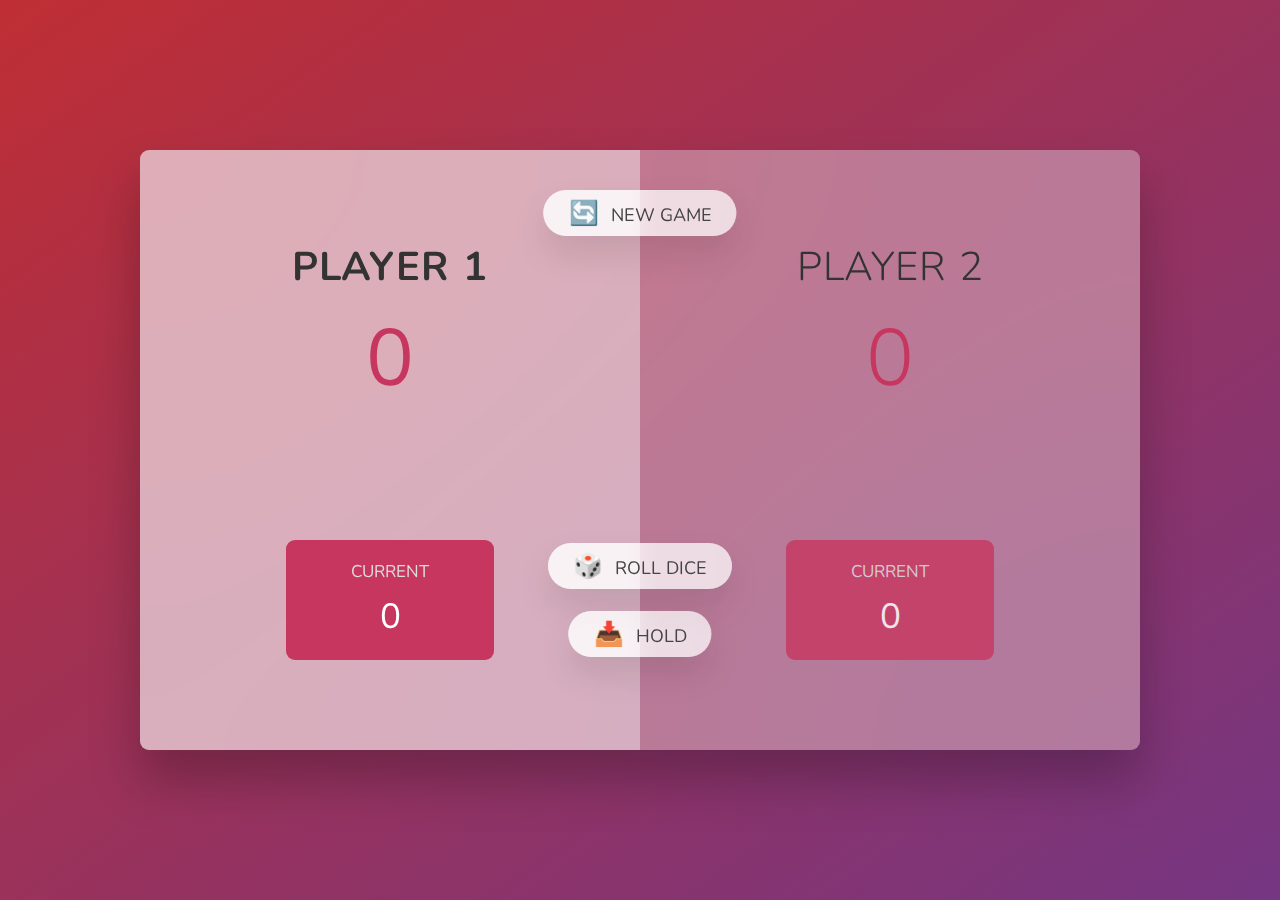
==== index.html @ 9f8bc802 "upload the Pig Game" ====
<!DOCTYPE html>
<html lang="en">
  <head>
    <meta charset="UTF-8" />
    <meta name="viewport" content="width=device-width, initial-scale=1.0" />
    <meta http-equiv="X-UA-Compatible" content="ie=edge" />
    <link rel="stylesheet" href="style.css" />
    <title>Pig Game</title>
  </head>
  <body>
    <main>
      <!-- player 0 -->
      <section class="player player--0 player--active">
        <h2 class="name" id="name--0">Player 1</h2>
        <p class="score" id="score--0">43</p>
        <div class="current">
          <p class="current-label">Current</p>
          <p class="current-score" id="current--0">0</p>
        </div>
      </section>

      <!-- player 1 -->
      <section class="player player--1">
        <h2 class="name" id="name--1">Player 2</h2>
        <p class="score" id="score--1">24</p>
        <div class="current">
          <p class="current-label">Current</p>
          <p class="current-score" id="current--1">0</p>
        </div>
      </section>

      <!-- dice -->
      <img src="dices/dice-5.png" alt="Playing dice" class="dice" />
      <button class="btn btn--new">🔄 New game</button>
      <button class="btn btn--roll">🎲 Roll dice</button>
      <button class="btn btn--hold">📥 Hold</button>
    </main>
    <script src="script.js"></script>
  </body>
</html>
---- style.css ----
@import url('https://fonts.googleapis.com/css2?family=Nunito&display=swap');

* {
  margin: 0;
  padding: 0;
  box-sizing: inherit;
}

html {
  font-size: 62.5%;
  box-sizing: border-box;
}

body {
  font-family: 'Nunito', sans-serif;
  font-weight: 400;
  height: 100vh;
  color: #333;
  background-image: linear-gradient(to top left, #753682 0%, #bf2e34 100%);
  display: flex;
  align-items: center;
  justify-content: center;
}

/* LAYOUT */
main {
  position: relative;
  width: 100rem;
  height: 60rem;
  background-color: rgba(255, 255, 255, 0.35);
  backdrop-filter: blur(200px);
  filter: blur();
  box-shadow: 0 3rem 5rem rgba(0, 0, 0, 0.25);
  border-radius: 9px;
  overflow: hidden;
  display: flex;
}

.player {
  flex: 50%;
  padding: 9rem;
  display: flex;
  flex-direction: column;
  align-items: center;
  transition: all 0.75s;
}

/* ELEMENTS */
.name {
  position: relative;
  font-size: 4rem;
  text-transform: uppercase;
  letter-spacing: 1px;
  word-spacing: 2px;
  font-weight: 300;
  margin-bottom: 1rem;
}

.score {
  font-size: 8rem;
  font-weight: 300;
  color: #c7365f;
  margin-bottom: auto;
}

.player--active {
  background-color: rgba(255, 255, 255, 0.4);
}
.player--active .name {
  font-weight: 700;
}
.player--active .score {
  font-weight: 400;
}

.player--active .current {
  opacity: 1;
}

.current {
  background-color: #c7365f;
  opacity: 0.8;
  border-radius: 9px;
  color: #fff;
  width: 65%;
  padding: 2rem;
  text-align: center;
  transition: all 0.75s;
}

.current-label {
  text-transform: uppercase;
  margin-bottom: 1rem;
  font-size: 1.7rem;
  color: #ddd;
}

.current-score {
  font-size: 3.5rem;
}

/* ABSOLUTE POSITIONED ELEMENTS */
.btn {
  position: absolute;
  left: 50%;
  transform: translateX(-50%);
  color: #444;
  background: none;
  border: none;
  font-family: inherit;
  font-size: 1.8rem;
  text-transform: uppercase;
  cursor: pointer;
  font-weight: 400;
  transition: all 0.2s;

  background-color: white;
  background-color: rgba(255, 255, 255, 0.6);
  backdrop-filter: blur(10px);

  padding: 0.7rem 2.5rem;
  border-radius: 50rem;
  box-shadow: 0 1.75rem 3.5rem rgba(0, 0, 0, 0.1);
}

.btn::first-letter {
  font-size: 2.4rem;
  display: inline-block;
  margin-right: 0.7rem;
}

.btn--new {
  top: 4rem;
}
.btn--roll {
  top: 39.3rem;
}
.btn--hold {
  top: 46.1rem;
}

.btn:active {
  transform: translate(-50%, 3px);
  box-shadow: 0 1rem 2rem rgba(0, 0, 0, 0.15);
}

.btn:focus {
  outline: none;
}

.dice {
  position: absolute;
  left: 50%;
  top: 16.5rem;
  transform: translateX(-50%);
  height: 10rem;
  box-shadow: 0 2rem 5rem rgba(0, 0, 0, 0.2);
}

.player--winner {
  background-color: #2f2f2f;
}

.player--winner .name {
  font-weight: 700;
  color: #c7365f;
}

.hidden {
  display: none;
}
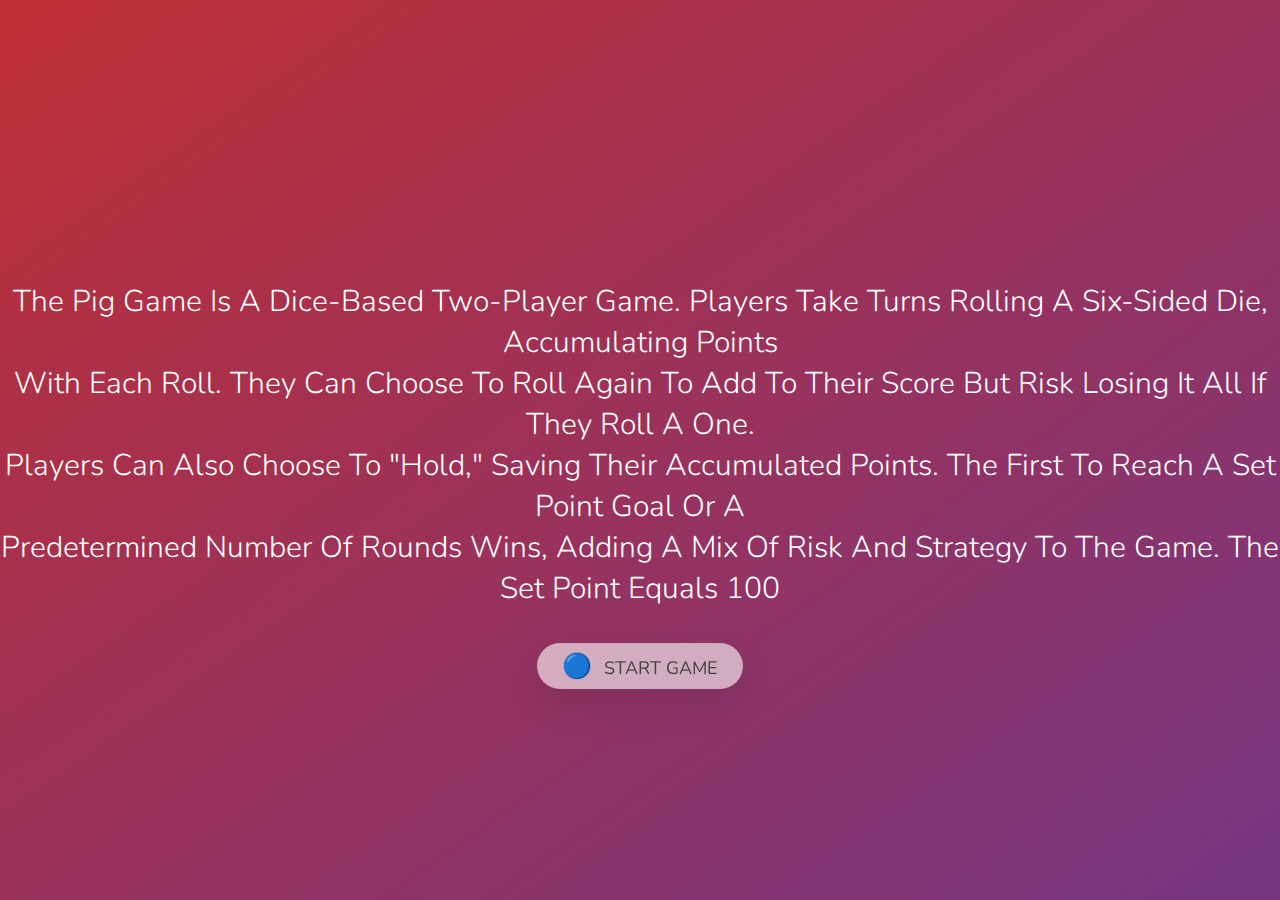
==== commit 398d056e: "change the files html names" ====
--- a/index.html
+++ b/index.html
@@ -5,36 +5,22 @@
     <meta name="viewport" content="width=device-width, initial-scale=1.0" />
     <meta http-equiv="X-UA-Compatible" content="ie=edge" />
     <link rel="stylesheet" href="style.css" />
-    <title>Pig Game</title>
+    <title>Home Page</title>
   </head>
+
   <body>
-    <main>
-      <!-- player 0 -->
-      <section class="player player--0 player--active">
-        <h2 class="name" id="name--0">Player 1</h2>
-        <p class="score" id="score--0">43</p>
-        <div class="current">
-          <p class="current-label">Current</p>
-          <p class="current-score" id="current--0">0</p>
-        </div>
-      </section>
-
-      <!-- player 1 -->
-      <section class="player player--1">
-        <h2 class="name" id="name--1">Player 2</h2>
-        <p class="score" id="score--1">24</p>
-        <div class="current">
-          <p class="current-label">Current</p>
-          <p class="current-score" id="current--1">0</p>
-        </div>
-      </section>
-
-      <!-- dice -->
-      <img src="dices/dice-5.png" alt="Playing dice" class="dice" />
-      <button class="btn btn--new">🔄 New game</button>
-      <button class="btn btn--roll">🎲 Roll dice</button>
-      <button class="btn btn--hold">📥 Hold</button>
-    </main>
-    <script src="script.js"></script>
+    <h1 class="description">
+      The Pig Game is a dice-based two-player game. Players take turns rolling a
+      six-sided die, accumulating points<br />
+      with each roll. They can choose to roll again to add to their score but
+      risk losing it all if they roll a one. <br />
+      Players can also choose to "hold," saving their accumulated points. The
+      first to reach a set point goal or a <br />
+      predetermined number of rounds wins, adding a mix of risk and strategy to
+      the game. The set point equals 100
+    </h1>
+    <button class="btn btn--start" onclick="location.href='Game.html'">
+      🔵 Start Game
+    </button>
   </body>
 </html>
--- a/style.css
+++ b/style.css
@@ -169,3 +169,22 @@
 .hidden {
   display: none;
 }
+
+.btn--start {
+  top: 39.3rem;
+  margin-top: 25rem;
+}
+
+.btn--start:hover {
+  background-color: #c7365f;
+  color: #fff;
+}
+
+h1 {
+  font-size: 3rem;
+  font-weight: 300;
+  text-transform: capitalize;
+  color: white;
+  margin-bottom: 1rem;
+  text-align: center;
+}
